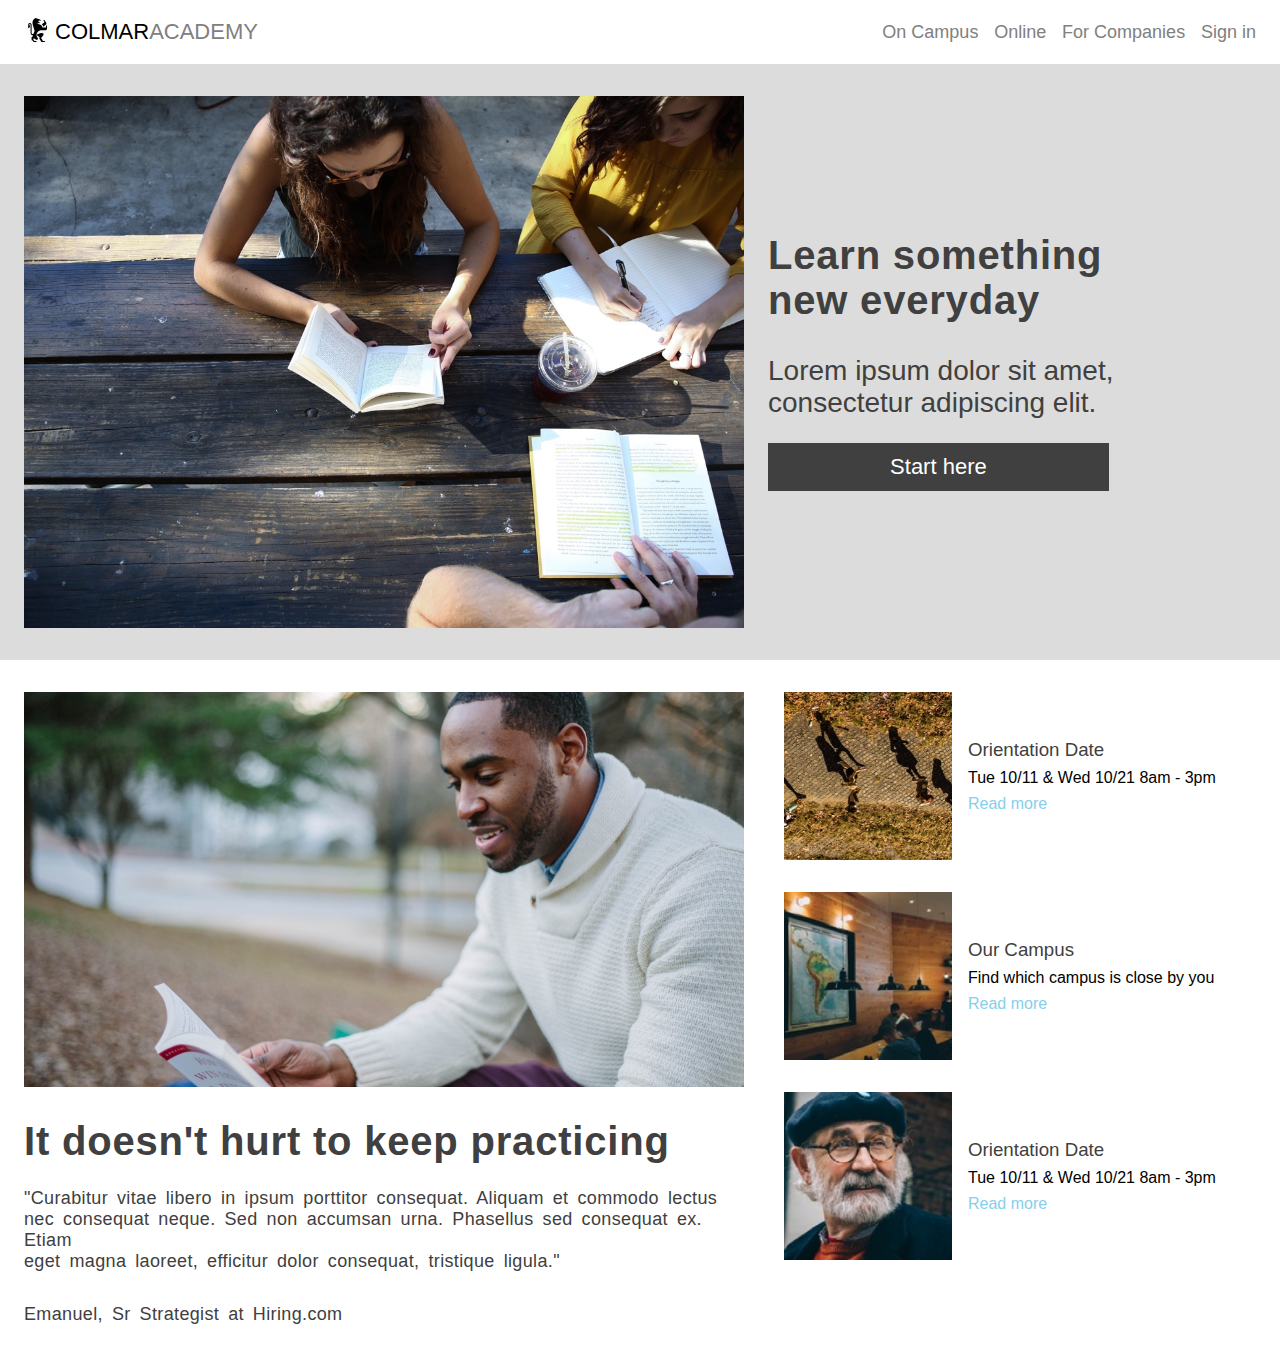
==== ColmarAcademy/index.html @ 0c017051 "left section added text, margin top for author p" ====
<!DOCTYPE html>
<html>
    <head>
        <title>Colmar Academy</title>
        <link rel="stylesheet" href="./resources/css/desk_style.css">
        <link rel="stylesheet" href="./resources/css/mob_style.css">
        <link rel="stylesheet" type="text/css" href="https://maxcdn.bootstrapcdn.com/font-awesome/4.7.0/css/font-awesome.css">
    </head>

    <body>
        <div id="main">
            <header>
                <div id="desk-header">
                    <div id="logo-section">
                        <img src="./resources/img/ic-logo.svg" alt="colmar academy logo">
                        <p>COLMAR<span>ACADEMY</span></p>
                    </div>
        
                    <nav>
                        <ul>
                            <li>On Campus</li>
                            <li>Online</li>
                            <li>For Companies</li>
                            <li>Sign in</li>
                        </ul>
                    </nav>
                </div>
    
                <div id="mob-header">
                    <img src="./resources/img/ic-logo.svg" alt="">
                    <img src="./resources/img/ic-on-campus.svg" alt="">
                    <img src="./resources/img/ic-online.svg" alt="">
                    <img src="./resources/img/ic-login.svg" alt="">
                </div>
                
            </header>
    
            <div class="section section-1">
                <div class="banner-section">
                    <img src="./resources/img/banner.jpg" alt="banner">
                </div>
    
                <div class="banner-section-right">
                    <div class="banner-section-right-inner-container">
                        <h1>Learn something <br>new everyday</h1>
    
                        <p>Lorem ipsum dolor sit amet,<br>consectetur adipiscing elit.</p>
    
                        <div id="start-here-btn">
                            Start here
                        </div>
                    </div>
                    
                </div>
            </div>

            <div class="section section-2">
                <div class="section-2-desktop-left">
                    <div class="section-2-img-container">
                        <img src="./resources/img/information-main.jpg" alt="">
                    </div>
                    <div class="section-2-desktop-left-text-section">
                        <h1>It doesn't hurt to keep practicing</h1>
                        <p>"Curabitur vitae libero in ipsum porttitor consequat. Aliquam et commodo lectus<br>
                            nec consequat neque. Sed non accumsan urna. Phasellus sed consequat ex. Etiam<br>
                            eget magna laoreet, efficitur dolor consequat, tristique ligula."</p>
                        <p id="p-author">Emanuel, Sr Strategist at Hiring.com</p>
                    </div>
                </div>

                <div class="section-2-desktop-right">
                    <div class="card">
                        <div class="img-card-container">
                            <img src="./resources/img/information-orientation.jpg" alt="">
                            
                        </div>
                        <div class="info-card-container">
                            <h3>Orientation Date</h3>
                            <p>Tue 10/11  & Wed 10/21 8am - 3pm</p>
                            <a href="">Read more</a>
                        </div>
                    </div>
                    <div class="card">
                        <div class="img-card-container">
                            <img src="./resources/img/information-campus.jpg" alt="">
                            
                        </div>
                        <div class="info-card-container">
                            <h3>Our Campus</h3>
                            <p>Find which campus is close by you</p>
                            <a href="">Read more</a>
                        </div>
                    </div>
                    <div class="card">
                        <div class="img-card-container">
                            <img src="./resources/img/information-guest-lecture.jpg" alt="">
                            
                        </div>
                        <div class="info-card-container">
                            <h3>Orientation Date</h3>
                            <p>Tue 10/11  & Wed 10/21 8am - 3pm</p>
                            <a href="">Read more</a>
                        </div>
                    </div>
                </div>
                
            </div>
        </div>
       
    </body>
</html>
---- ColmarAcademy/resources/css/desk_style.css ----
*{
    box-sizing: border-box;
    margin:0;
    padding:0;
}

body{
    font-family: sans-serif;
}

#main{
    max-width: 1500px;
    width: 100%;
    margin: 0 auto;
}

/* header */

header{
    height: 64px;
    width: 100%;
    max-width: 1500px;
    z-index: 2;
    position: fixed;
    background: white;
}

#desk-header{
    height: inherit;
    width: 100%;
    display: flex;
    font-size: 22px;
    align-items: center;
    font-family: sans-serif;
    padding: 0 24px;
}

#mob-header{
    display: none;
}

#logo-section{
    height: 32px;
    display: inline-flex;
    align-items: center;
    flex-grow: 1;
}

#logo-section span{
    font-weight: 300;
    color: grey;
}

#logo-section p{
    margin: 0 4px;
}

nav{
    font-size: 18px;
}

nav ul {
   display: flex;
   list-style: none;
   font-weight: 300;
   color: grey;
   justify-content: space-evenly;
}

nav ul li{
    padding-left: 0.88em;
}

/* section */

.section{
    height: auto;
    width: 100%;
    display: flex;
    
}

/* section 1 */

.section-1{
    position: relative;
    top: 64px;
    background: gainsboro;
}

.banner-section{
    width: 60%;
    height: auto;
    padding: 32px 24px;
}

.banner-section img{
    display: block;
    max-width: 100%;
    height: auto;
}

.banner-section-right{
    width: 40%;
    display: flex;
    align-items: center;
}

.banner-section-right-inner-container{
    height: auto;
    width: 60%;
    min-width: 355px;
    display: flex;
    flex-direction: column;
    justify-content: center;
    color: rgb(64,64,64);
    margin: 32px 0;
    font-size: 40px;
}

.banner-section-right h1{
    letter-spacing: 0.02em;
    font-size: 40px;
}

.banner-section-right p{
    margin-top: 32px;
    margin-bottom: 24px;
    font-size: 28px;
}

#start-here-btn{
    width: 96%;
    height: auto;
    color: white;
    font-size: 55%;
    text-align: center;
    background: rgb(64,64,64);
    padding: 3%;
}

/* section-2 */
.section-2{
    background: white;
    height: auto;
    width: 100%;
    /* border: 1px solid gold; */
    position: relative;
    top: 64px;
    display: flex;
}

.section-2 .section-2-desktop-left{
    width:60%;
    /* border: 1px solid tomato; */
    padding: 32px 24px;
}

.section-2-img-container{
    height: auto;
    max-width: 100%;
    margin-bottom: 32px;
}

.section-2-desktop-left img{
    display: block;
    max-width: 100%;
    height: auto;
}

.section-2-desktop-left-text-section{
    color: rgb(64,64,64);
}

.section-2-desktop-left-text-section h1{
    font-size: 40px;
    letter-spacing: 0.02em;
    margin-bottom: 24px;
}

.section-2-desktop-left-text-section p{
    font-size: 18px;
    letter-spacing: 0.02em;
    word-spacing: 0.2em;
    /* word-break: keep-all; */
    word-wrap: none;
}

.section-2-desktop-left-text-section #p-author{
    margin-top: 32px;
}

.section-2-desktop-right{
    width: 40%;
    display: flex;
    flex-direction: column;
    /* justify-content: space-evenly; */
    margin-top: 16px;
}

.section-2-desktop-right .card{
    /* height: 33%; */
    /* border: 1px solid tomato; */
    display: flex;
    padding: 16px 16px
}

.section-2-desktop-right .card:hover{
    background: gainsboro;
    color: white;
}

.card .img-card-container{
    max-width: 35%;
    height: auto;
    /* border: 1px solid royalblue; */
}

.img-card-container img {
    max-width: 100%;
    display: block;
    height: auto;

}

.card .info-card-container{
    width:65%;
    padding-left: 16px;
    display: flex;
    flex-direction: column;
    justify-content: center ;
   
}

.card .info-card-container h3{
    color: rgb(64,64,64);
    font-weight: 500;
    /* font-size: 4.5vw; */
}

.card .info-card-container p{
    margin: 8px 0;
    /* font-size: 15px; */
    font-weight: 300;
}

.card .info-card-container a{
    text-decoration: none;
    color: skyblue;
    width: fit-content;
    /* border: 1px solid red; */
    /* font-size: 3.8vw; */
}
---- ColmarAcademy/resources/css/mob_style.css ----
@media only screen and (max-device-width : 800px), (max-width:680px){
    #desk-header{
        display: none;
    }

    #mob-header{
        height: inherit;
        width: inherit;
        display: flex;
        align-items: center;
        justify-content: space-evenly;
    }

    #mob-header img{
        flex-grow: 1;
    }

    .section{
        flex-direction: column;
    }

    .banner-section{
        width: 100%;
       padding:0;
    }

    .banner-section-right{
        width: 100%;
        padding-bottom: 32px;
        padding-top: 32px;
    }

    .banner-section-right-inner-container{
        width: 100%;
        margin: 0 auto ;
        padding: 0 16px;
    }
    .banner-section-right h1{
        font-size: 10vw;
    }

    .banner-section-right p{
        margin-top: 32px;
        margin-bottom: 24px;
        font-size: 6.6vw;
    }

    #start-here-btn{
        width: 100%;
        background: rgb(128,128,128);
        font-size: 5.0vw;
    }

    /* section 2 */
    .section-2 .section-2-desktop-left{
        display: none;
    }

    .section-2-desktop-right{
        width: 100%;
    }

    .card .info-card-container h3{
        font-size: 4.5vw;
    }

    .card .info-card-container p{
        font-size: 3.6vw;
    }

    .card .info-card-container a{
        font-size: 3.5vw;
    }
}
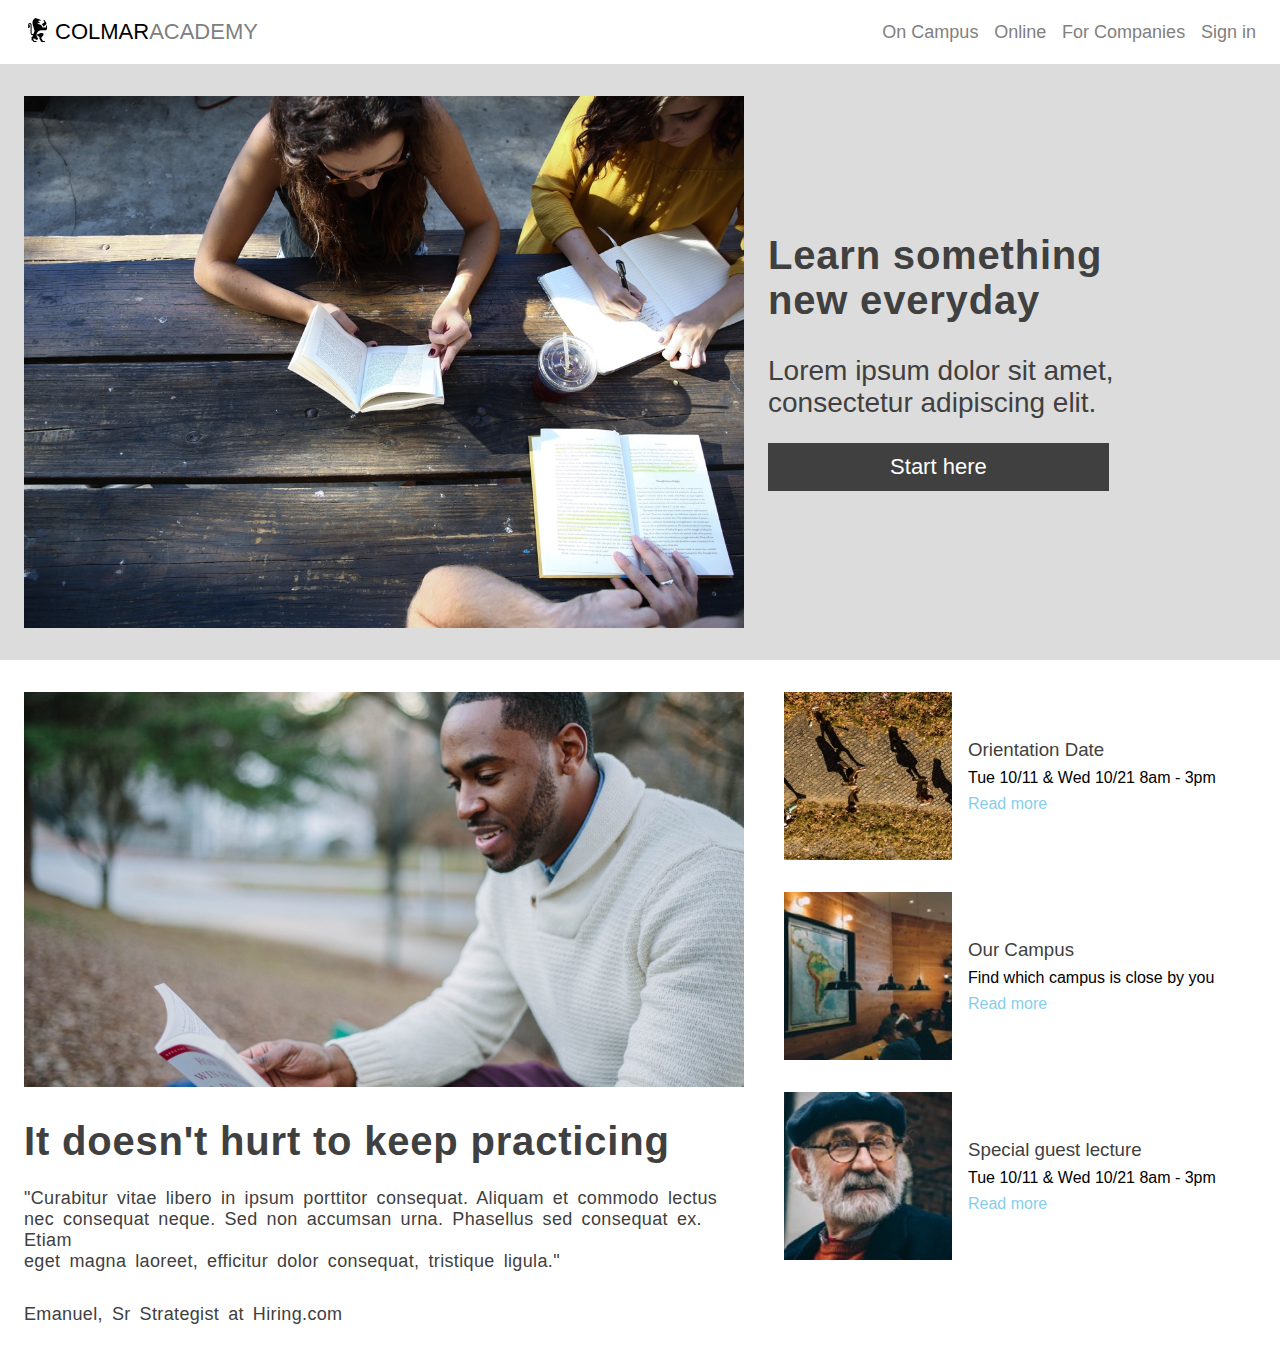
==== commit ef92e19a: "Section 2 completed." ====
--- a/ColmarAcademy/index.html
+++ b/ColmarAcademy/index.html
@@ -70,37 +70,48 @@
 
                 <div class="section-2-desktop-right">
                     <div class="card">
-                        <div class="img-card-container">
-                            <img src="./resources/img/information-orientation.jpg" alt="">
-                            
+
+                        <div class="img-card-container-desk">
+                            <img class="desk-img"src="./resources/img/information-orientation.jpg" alt="">
+                            <img class ="mob-img"src="./resources/img/information-orientation-mobile.jpg" alt="">
                         </div>
+                    
                         <div class="info-card-container">
                             <h3>Orientation Date</h3>
                             <p>Tue 10/11  & Wed 10/21 8am - 3pm</p>
                             <a href="">Read more</a>
                         </div>
+
                     </div>
+
                     <div class="card">
-                        <div class="img-card-container">
-                            <img src="./resources/img/information-campus.jpg" alt="">
-                            
+
+                        <div class="img-card-container-desk">
+                            <img class="desk-img"src="./resources/img/information-campus.jpg" alt="">
+                            <img class ="mob-img" src="./resources/img/information-campus-mobile.jpg" alt="">
                         </div>
+
                         <div class="info-card-container">
                             <h3>Our Campus</h3>
                             <p>Find which campus is close by you</p>
                             <a href="">Read more</a>
                         </div>
+
                     </div>
+
                     <div class="card">
-                        <div class="img-card-container">
-                            <img src="./resources/img/information-guest-lecture.jpg" alt="">
-                            
+
+                        <div class="img-card-container-desk">
+                            <img class ="desk-img" src="./resources/img/information-guest-lecture.jpg" alt="">
+                            <img class ="mob-img" src="./resources/img/information-guest-lecture-mobile.jpg" alt="">
                         </div>
+
                         <div class="info-card-container">
-                            <h3>Orientation Date</h3>
+                            <h3>Special guest lecture</h3>
                             <p>Tue 10/11  & Wed 10/21 8am - 3pm</p>
                             <a href="">Read more</a>
                         </div>
+                        
                     </div>
                 </div>
                 
--- a/ColmarAcademy/resources/css/desk_style.css
+++ b/ColmarAcademy/resources/css/desk_style.css
@@ -144,7 +144,6 @@
     background: white;
     height: auto;
     width: 100%;
-    /* border: 1px solid gold; */
     position: relative;
     top: 64px;
     display: flex;
@@ -152,7 +151,6 @@
 
 .section-2 .section-2-desktop-left{
     width:60%;
-    /* border: 1px solid tomato; */
     padding: 32px 24px;
 }
 
@@ -182,7 +180,6 @@
     font-size: 18px;
     letter-spacing: 0.02em;
     word-spacing: 0.2em;
-    /* word-break: keep-all; */
     word-wrap: none;
 }
 
@@ -194,13 +191,10 @@
     width: 40%;
     display: flex;
     flex-direction: column;
-    /* justify-content: space-evenly; */
-    margin-top: 16px;
+    padding-top: 16px;
 }
 
 .section-2-desktop-right .card{
-    /* height: 33%; */
-    /* border: 1px solid tomato; */
     display: flex;
     padding: 16px 16px
 }
@@ -210,37 +204,39 @@
     color: white;
 }
 
-.card .img-card-container{
+.card .img-card-container-desk{
     max-width: 35%;
     height: auto;
-    /* border: 1px solid royalblue; */
-}
-
-.img-card-container img {
+}
+
+
+.card .img-card-container-desk .desk-img {
     max-width: 100%;
     display: block;
     height: auto;
 
 }
 
+.img-card-container-desk .mob-img{
+
+    display: none;
+}
+
 .card .info-card-container{
-    width:65%;
-    padding-left: 16px;
+    width:100%;
+    padding: 32px 16px;
     display: flex;
     flex-direction: column;
     justify-content: center ;
-   
 }
 
 .card .info-card-container h3{
     color: rgb(64,64,64);
     font-weight: 500;
-    /* font-size: 4.5vw; */
 }
 
 .card .info-card-container p{
     margin: 8px 0;
-    /* font-size: 15px; */
     font-weight: 300;
 }
 
@@ -248,6 +244,4 @@
     text-decoration: none;
     color: skyblue;
     width: fit-content;
-    /* border: 1px solid red; */
-    /* font-size: 3.8vw; */
-}
+}
--- a/ColmarAcademy/resources/css/mob_style.css
+++ b/ColmarAcademy/resources/css/mob_style.css
@@ -48,7 +48,7 @@
     #start-here-btn{
         width: 100%;
         background: rgb(128,128,128);
-        font-size: 5.0vw;
+        font-size: 4.2vw;
     }
 
     /* section 2 */
@@ -58,6 +58,32 @@
 
     .section-2-desktop-right{
         width: 100%;
+        padding-top: 0;
+    }
+
+
+    .section-2-desktop-right .card{
+   
+        display: flex;
+        flex-direction: column;
+        padding: 16px 16px;
+    }
+
+
+    .card .img-card-container-desk{
+        max-width: 100%;
+        height: auto;
+    }
+
+
+    .card .img-card-container-desk .desk-img{
+        display: none;
+    }
+
+    .img-card-container-desk .mob-img{
+        display: block;
+        max-width: 100%;
+        height: auto;
     }
 
     .card .info-card-container h3{
@@ -71,4 +97,6 @@
     .card .info-card-container a{
         font-size: 3.5vw;
     }
+
+
 }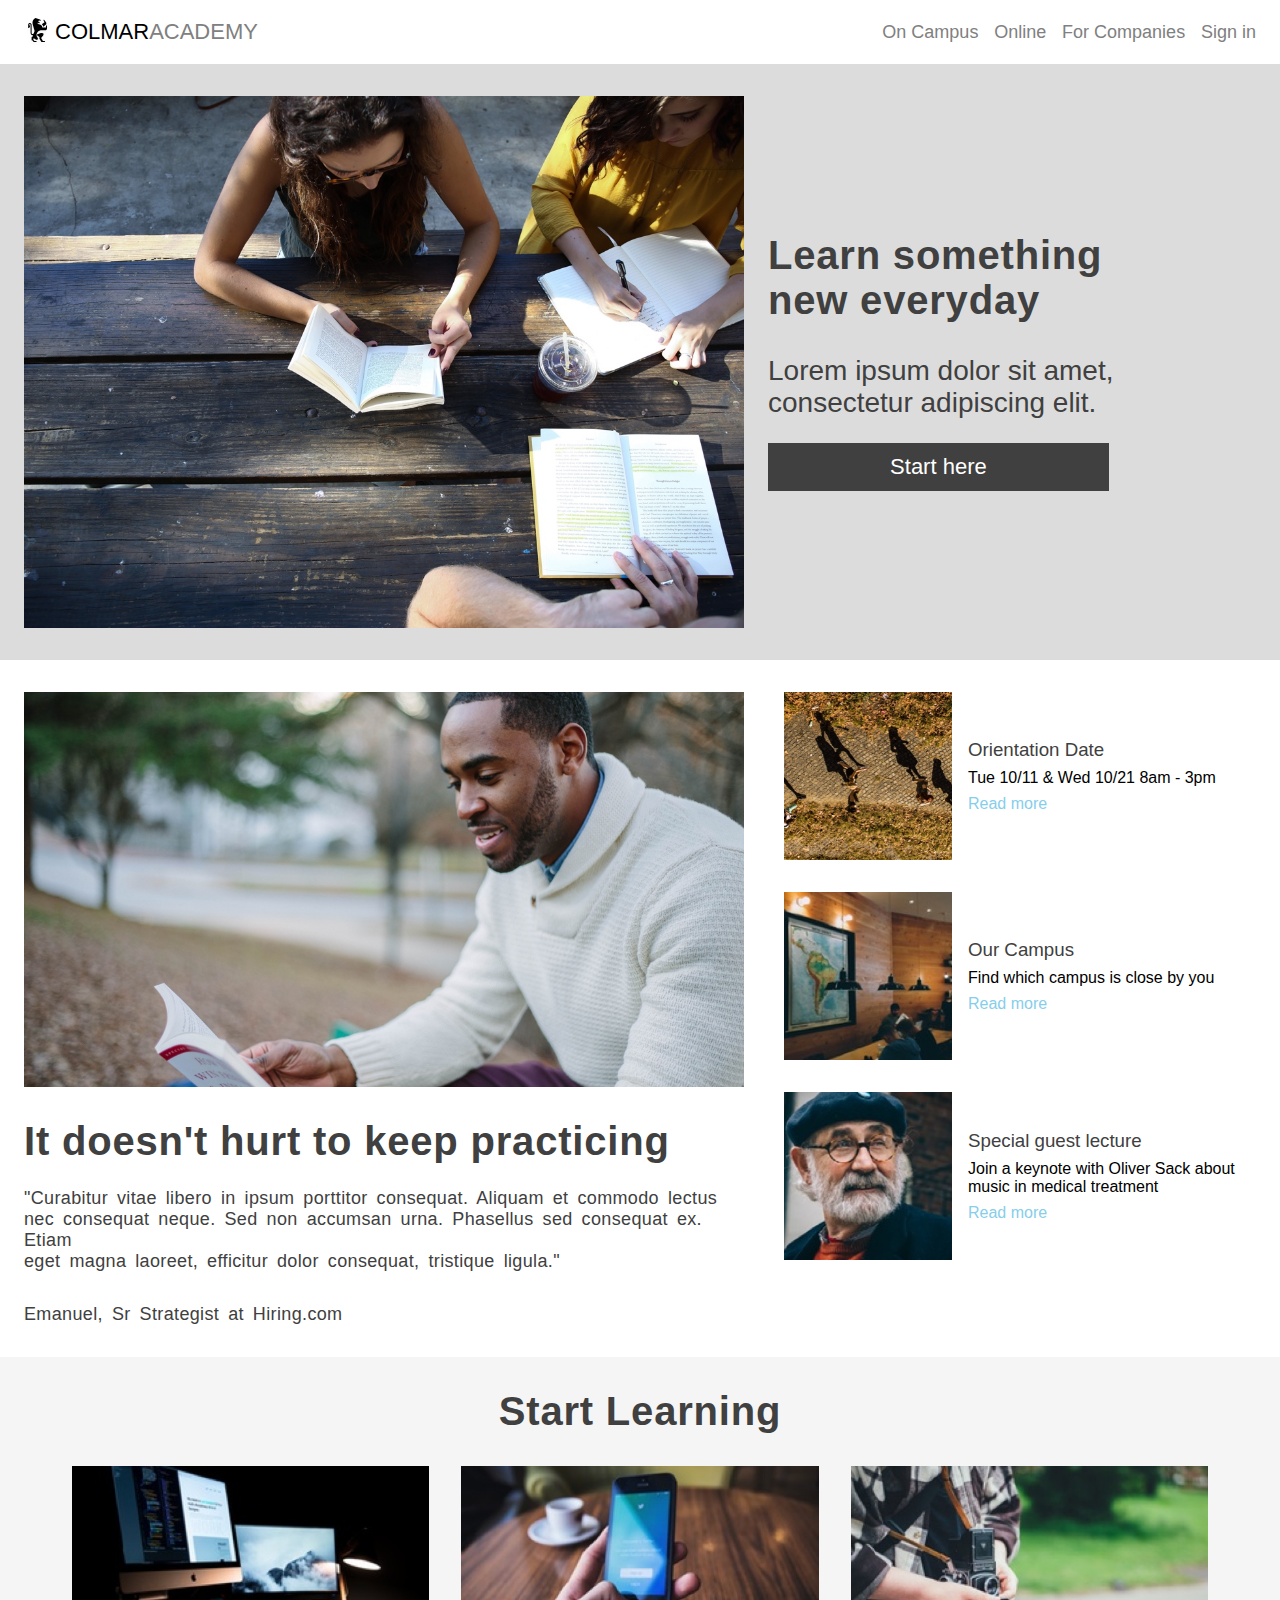
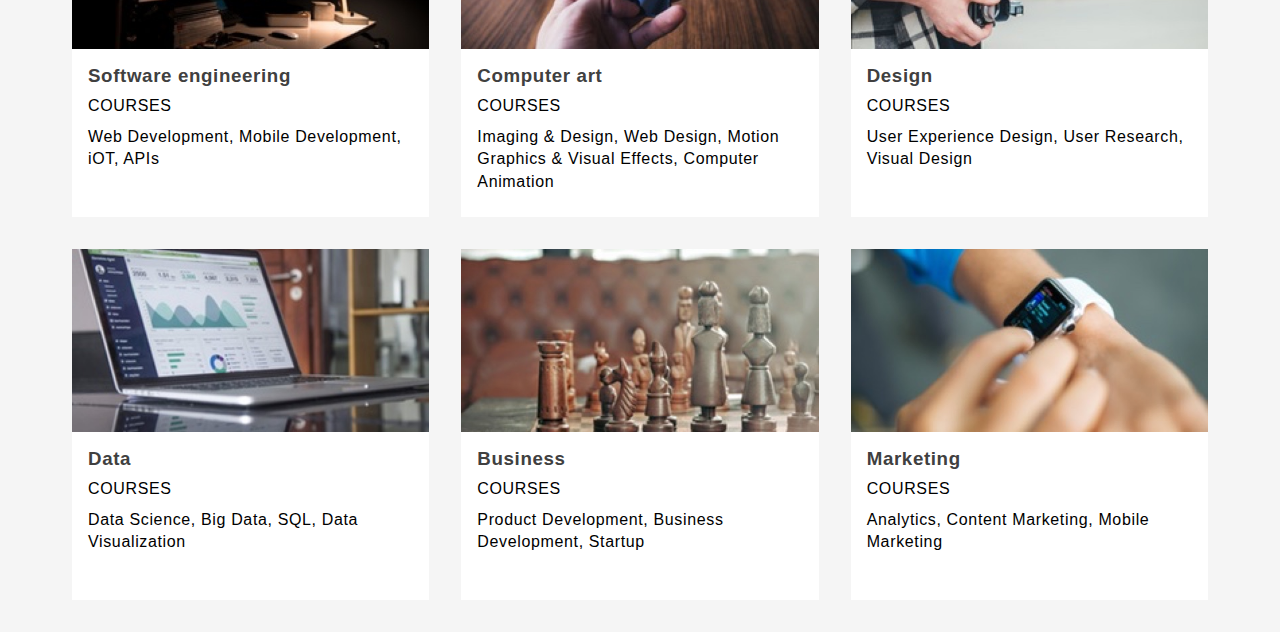
==== commit 062f42f0: "section 3 completed" ====
--- a/ColmarAcademy/index.html
+++ b/ColmarAcademy/index.html
@@ -108,14 +108,107 @@
 
                         <div class="info-card-container">
                             <h3>Special guest lecture</h3>
-                            <p>Tue 10/11  & Wed 10/21 8am - 3pm</p>
+                            <p>Join a keynote with Oliver Sack about music in medical treatment</p>
                             <a href="">Read more</a>
                         </div>
-                        
+
                     </div>
                 </div>
                 
             </div>
+
+            <div class=" section-3">
+                <h1>Start Learning</h1>
+
+                <div id="learning-grid">
+                    <div class="grid-card desk-grid-card">
+                        <div class="grid-card-img-container">
+                            <img src="./resources/img/course-software.jpg" alt="">
+                        </div>
+                        <div class="grid-card-text-section">
+                            <h3>Software engineering</h3>
+                            <p class="courses-title">COURSES</p>
+                            <p>Web Development, Mobile Development, iOT, APIs</p>
+                        </div> 
+                    </div>
+
+                    <div class="grid-card desk-grid-card">
+                        <div class="grid-card-img-container">
+                            <img src="./resources/img/course-computer-art.jpg" alt="">
+                        </div>
+                        <div class="grid-card-text-section">
+                            <h3>Computer art</h3>
+                            <p class="courses-title">COURSES</p>
+                            <p>Imaging & Design, Web Design, Motion Graphics & Visual Effects, Computer Animation</p>
+                        </div>
+                    </div>
+
+                    <div class="grid-card desk-grid-card">
+                        <div class="grid-card-img-container">
+                            <img src="./resources/img/course-design.jpg" alt="">
+                        </div>
+                        <div class="grid-card-text-section">
+                            <h3>Design</h3>
+                            <p class="courses-title">COURSES</p>
+                            <p>User Experience Design, User Research, Visual Design</p>
+                        </div>
+                    </div>
+
+                    <div class="grid-card desk-grid-card">
+                        <div class="grid-card-img-container">
+                            <img src="./resources/img/course-data.jpg" alt="">
+                        </div>
+                        <div class="grid-card-text-section">
+                            <h3>Data</h3>
+                            <p class="courses-title">COURSES</p>
+                            <p>Data Science, Big Data, SQL, Data Visualization</p>
+                        </div>
+                    </div>
+
+                    <div class="grid-card desk-grid-card">
+                        <div class="grid-card-img-container">
+                            <img src="./resources/img/course-business.jpg" alt="">
+                        </div>
+                        <div class="grid-card-text-section">
+                            <h3>Business</h3>
+                            <p class="courses-title">COURSES</p>
+                            <p>Product Development, Business Development, Startup</p>
+                        </div>
+                    </div>
+
+                    <div class="grid-card desk-grid-card">
+                        <div class="grid-card-img-container">
+                            <img src="./resources/img/course-marketing.jpg" alt="">
+                        </div>
+                        <div class="grid-card-text-section">
+                            <h3>Marketing</h3>
+                            <p class="courses-title">COURSES</p>
+                            <p>Analytics, Content Marketing, Mobile Marketing</p>
+                        </div>
+                    </div>
+
+                    <div class="grid-mob-card">
+                        <h3>Software Engineering</h3>
+                    </div>
+                    <div class="grid-mob-card">
+                        <h3>Computer art</h3>
+                    </div>
+                    <div class="grid-mob-card">
+                        <h3>Design</h3>
+                    </div>
+                    <div class="grid-mob-card">
+                        <h3>Data</h3>
+                    </div>
+                    <div class="grid-mob-card">
+                        <h3>Business</h3>
+                    </div>
+                    <div class="grid-mob-card">
+                        <h3>Marketing</h3>
+                    </div>
+                    
+                </div>
+            </div>
+            
         </div>
        
     </body>
--- a/ColmarAcademy/resources/css/desk_style.css
+++ b/ColmarAcademy/resources/css/desk_style.css
@@ -245,3 +245,64 @@
     color: skyblue;
     width: fit-content;
 }
+
+
+/* section 3 */
+
+.section-3{
+    position: relative;
+    top:64px;
+    padding: 32px 72px;
+    text-align: center;
+    background: whitesmoke;
+}
+
+.section-3 h1{
+    color:rgb(64,64,64);
+    font-size:40px;
+    letter-spacing: 0.02em;
+    margin-bottom: 32px;
+}
+
+#learning-grid{
+    display: grid;
+    grid-template: 1fr 1fr / 1fr 1fr 1fr;
+    grid-gap: 32px 32px;
+}
+
+.grid-card{
+    background: white;
+}
+
+.grid-card .grid-card-img-container{
+    height: auto;
+    max-width: 100%;
+}
+
+.grid-card-img-container img{
+    height: auto;
+    max-width: 100%;
+    display: block;
+}
+
+.grid-card .grid-card-text-section{
+    padding: 16px 16px 24px 16px;
+    text-align: start;
+    font-weight: 300;
+    letter-spacing: 0.04em;
+    line-height: 1.4em;
+}
+
+.grid-card .grid-card-text-section h3{
+    color: rgb(64,64,64);
+    /* font-weight: 500; */
+}
+
+.grid-card .courses-title{
+    margin: 8px 0;
+    text-transform: uppercase;
+}
+
+#learning-grid .grid-mob-card{
+    display: none;
+}
--- a/ColmarAcademy/resources/css/mob_style.css
+++ b/ColmarAcademy/resources/css/mob_style.css
@@ -1,4 +1,5 @@
 @media only screen and (max-device-width : 800px), (max-width:680px){
+    
     #desk-header{
         display: none;
     }
@@ -36,13 +37,13 @@
         padding: 0 16px;
     }
     .banner-section-right h1{
-        font-size: 10vw;
+        font-size: 8vw;
     }
 
     .banner-section-right p{
         margin-top: 32px;
         margin-bottom: 24px;
-        font-size: 6.6vw;
+        font-size: 6vw;
     }
 
     #start-here-btn{
@@ -58,6 +59,7 @@
 
     .section-2-desktop-right{
         width: 100%;
+
         padding-top: 0;
     }
 
@@ -98,5 +100,44 @@
         font-size: 3.5vw;
     }
 
+    /* section 3 */
 
+    .section-3{
+        padding: 32px 16px;
+    }
+    .section-3 h1{
+        margin-bottom: 16px;
+        font-size: 8vw;
+    }
+
+    #learning-grid{
+        grid-template-columns: 1fr;
+        grid-gap: 8px;
+    }
+
+    .grid-card .grid-card-text-section h3{
+        font-size: 4.5vw;
+        font-weight: 500;
+    }
+
+    .grid-card .grid-card-text-section p{
+        font-weight:4.2vw;
+    }
+
+    #learning-grid .desk-grid-card{
+        display: none;
+    }
+
+    #learning-grid .grid-mob-card{
+        display: block;
+        padding: 24px 16px;
+        background: gainsboro;
+        color:rgb(64,64,64);
+        text-align: start;
+    }
+
+    .grid-mob-card h3{
+        font-size: 4.5vw;
+        font-weight: 500;
+    }
 }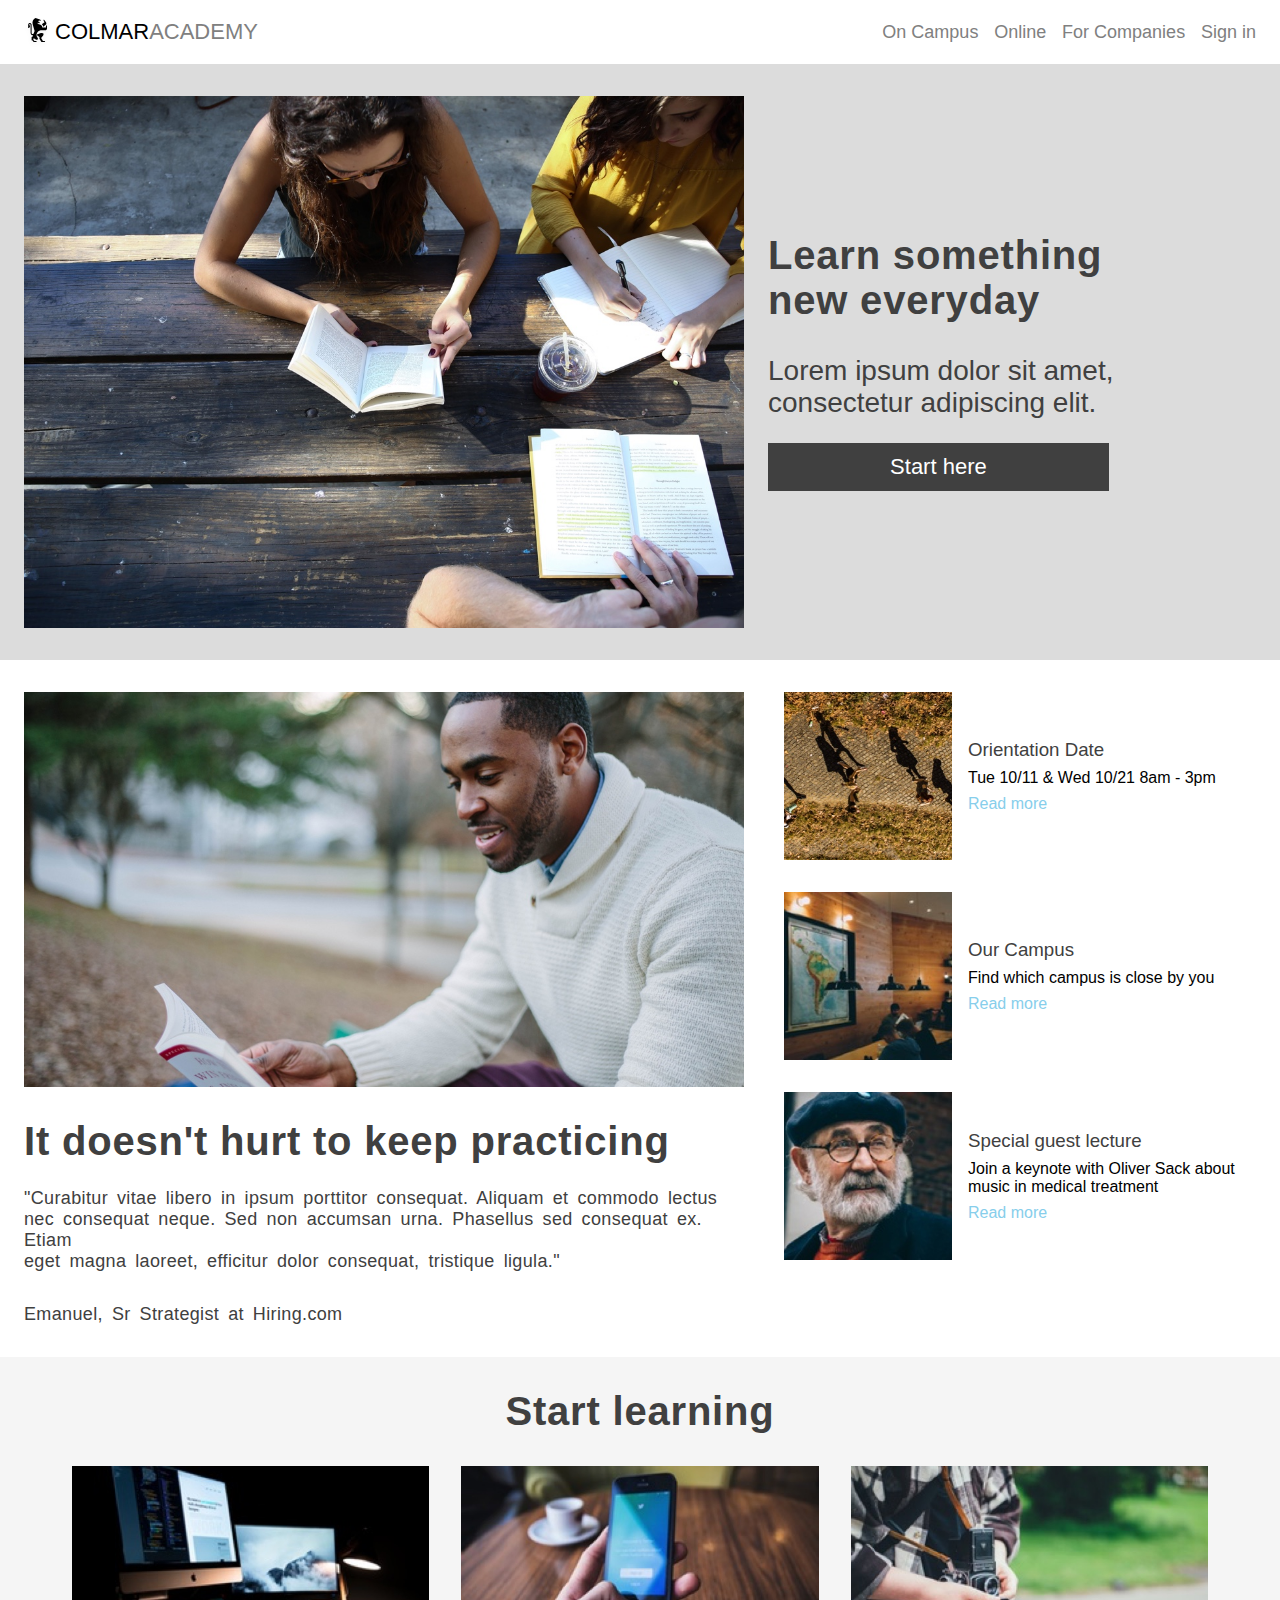
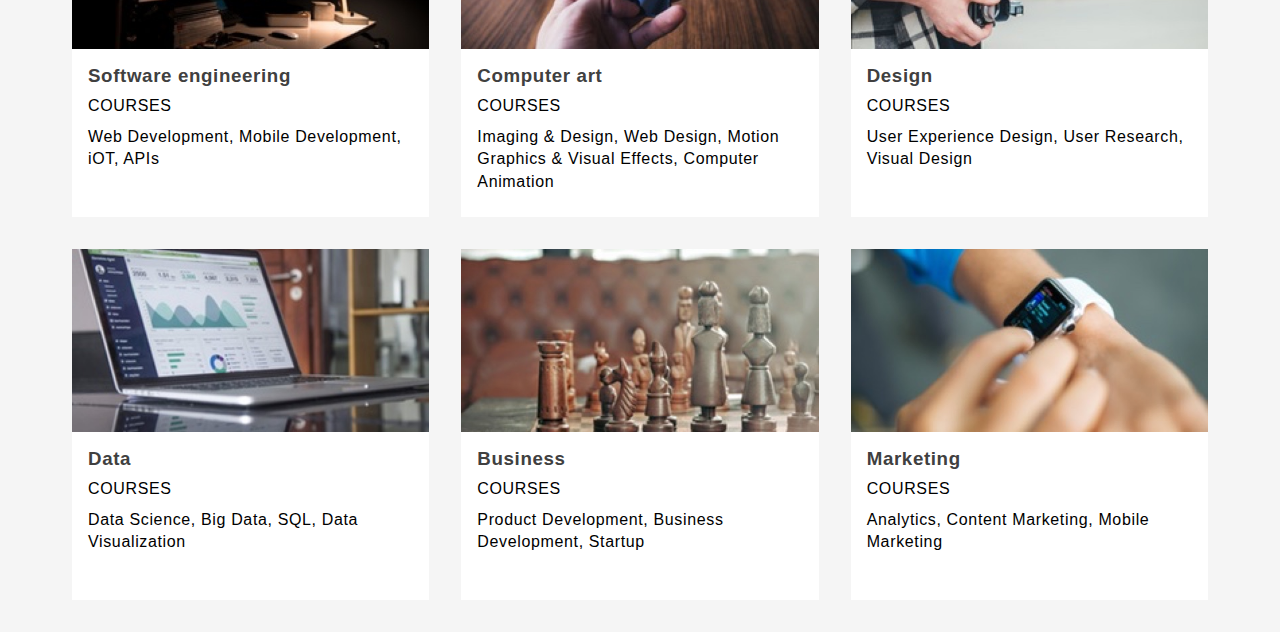
==== commit 6724a5a0: "start learning L lowercase" ====
--- a/ColmarAcademy/index.html
+++ b/ColmarAcademy/index.html
@@ -118,7 +118,7 @@
             </div>
 
             <div class=" section-3">
-                <h1>Start Learning</h1>
+                <h1>Start learning</h1>
 
                 <div id="learning-grid">
                     <div class="grid-card desk-grid-card">
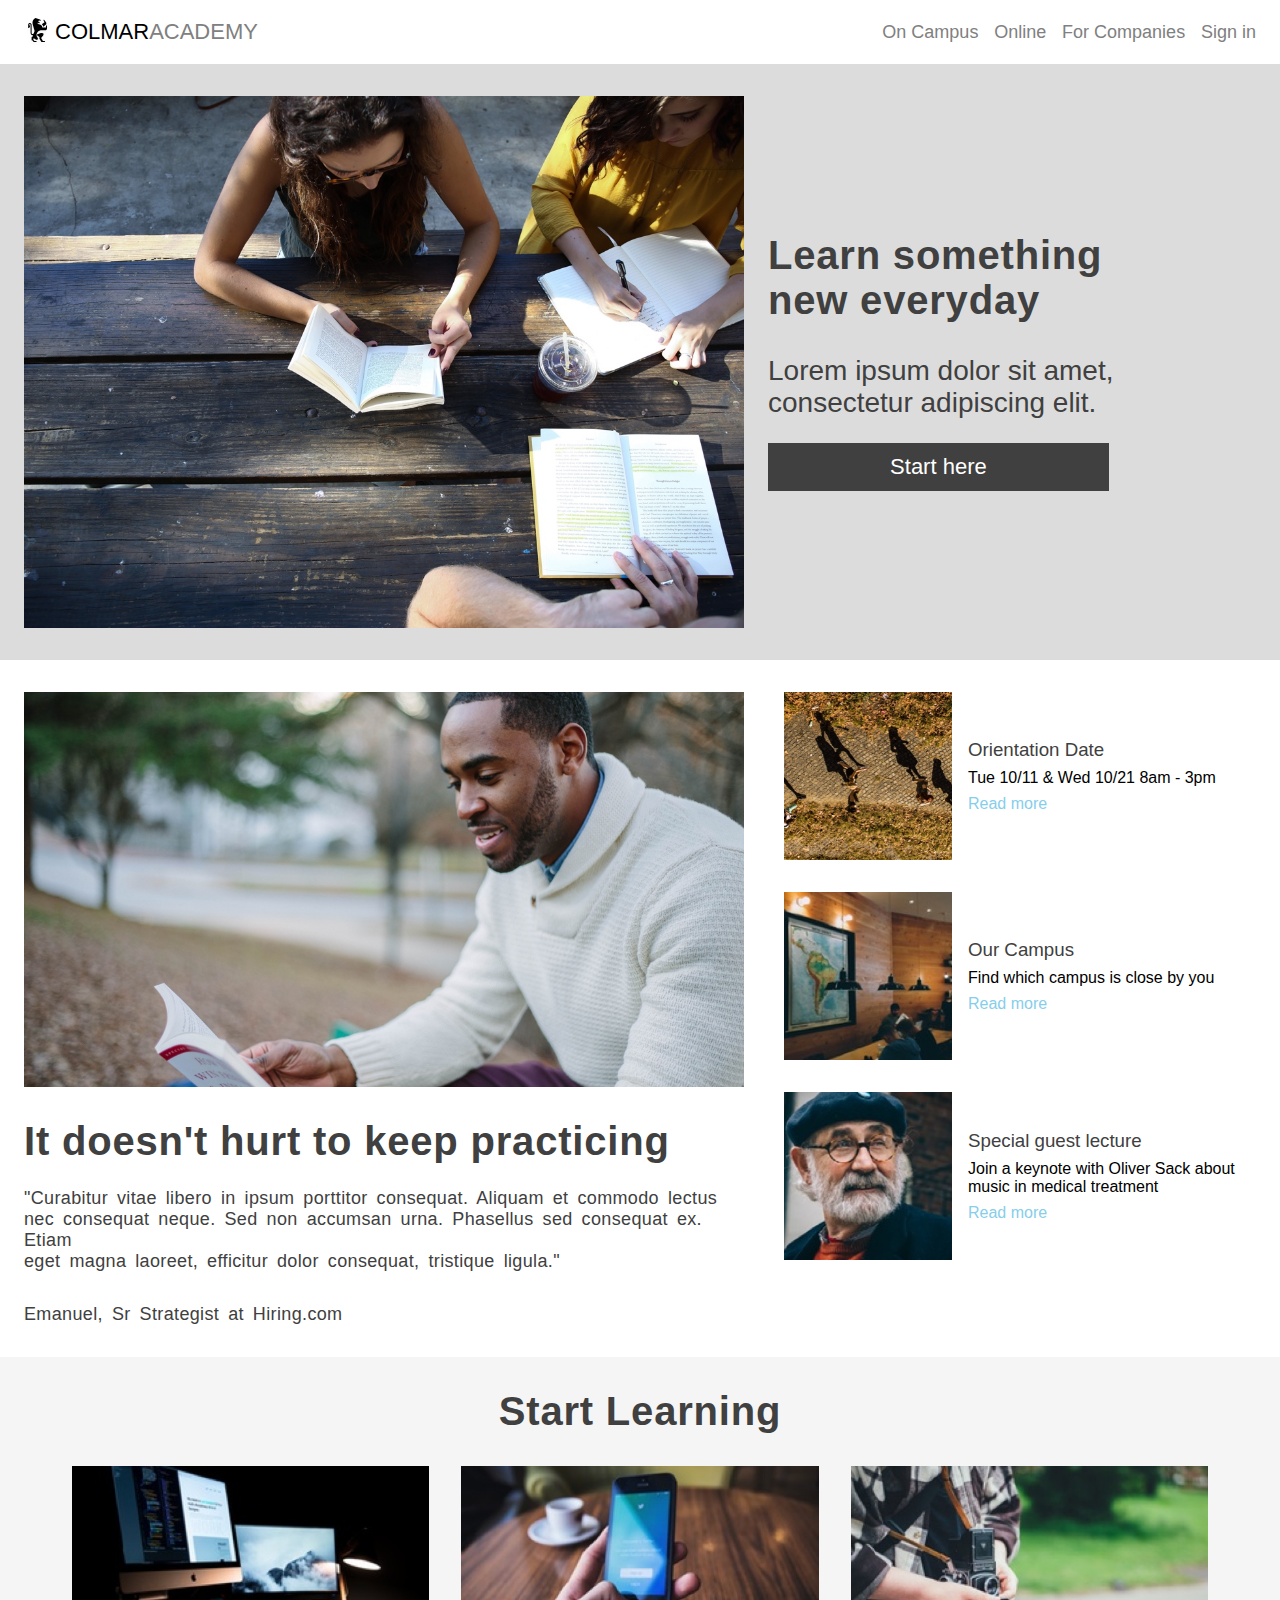
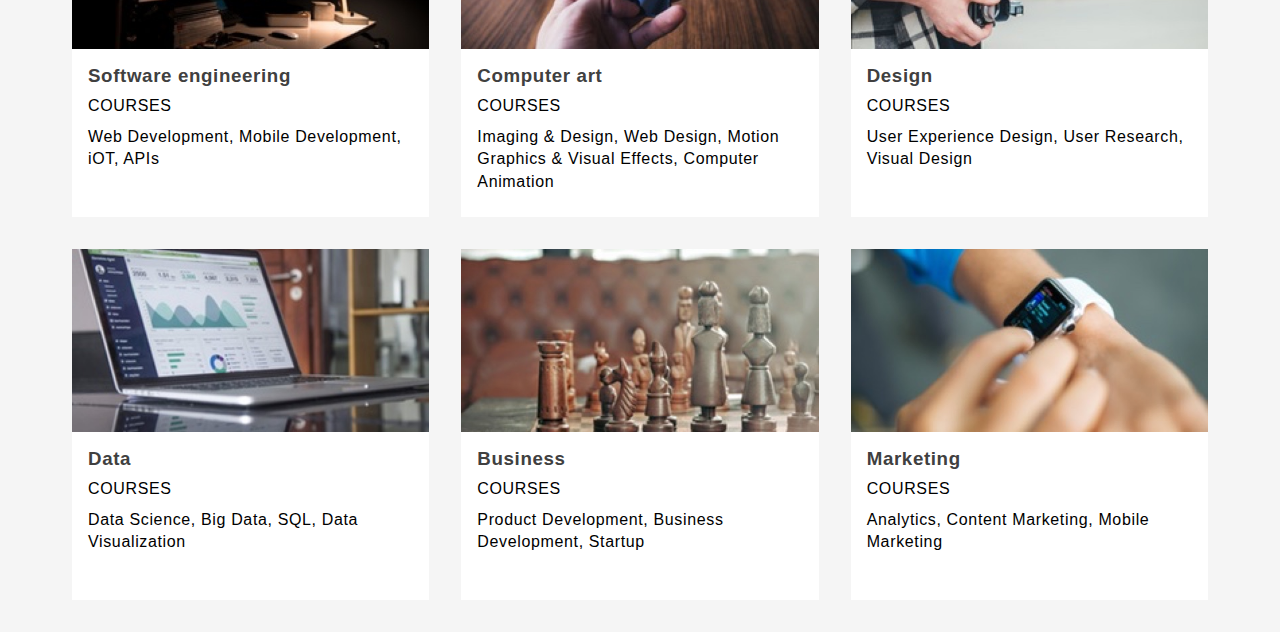
==== commit 94ae56ec: "Merge pull request #1 from azzumw/colmar-section-2" ====
--- a/ColmarAcademy/index.html
+++ b/ColmarAcademy/index.html
@@ -118,7 +118,7 @@
             </div>
 
             <div class=" section-3">
-                <h1>Start learning</h1>
+                <h1>Start Learning</h1>
 
                 <div id="learning-grid">
                     <div class="grid-card desk-grid-card">
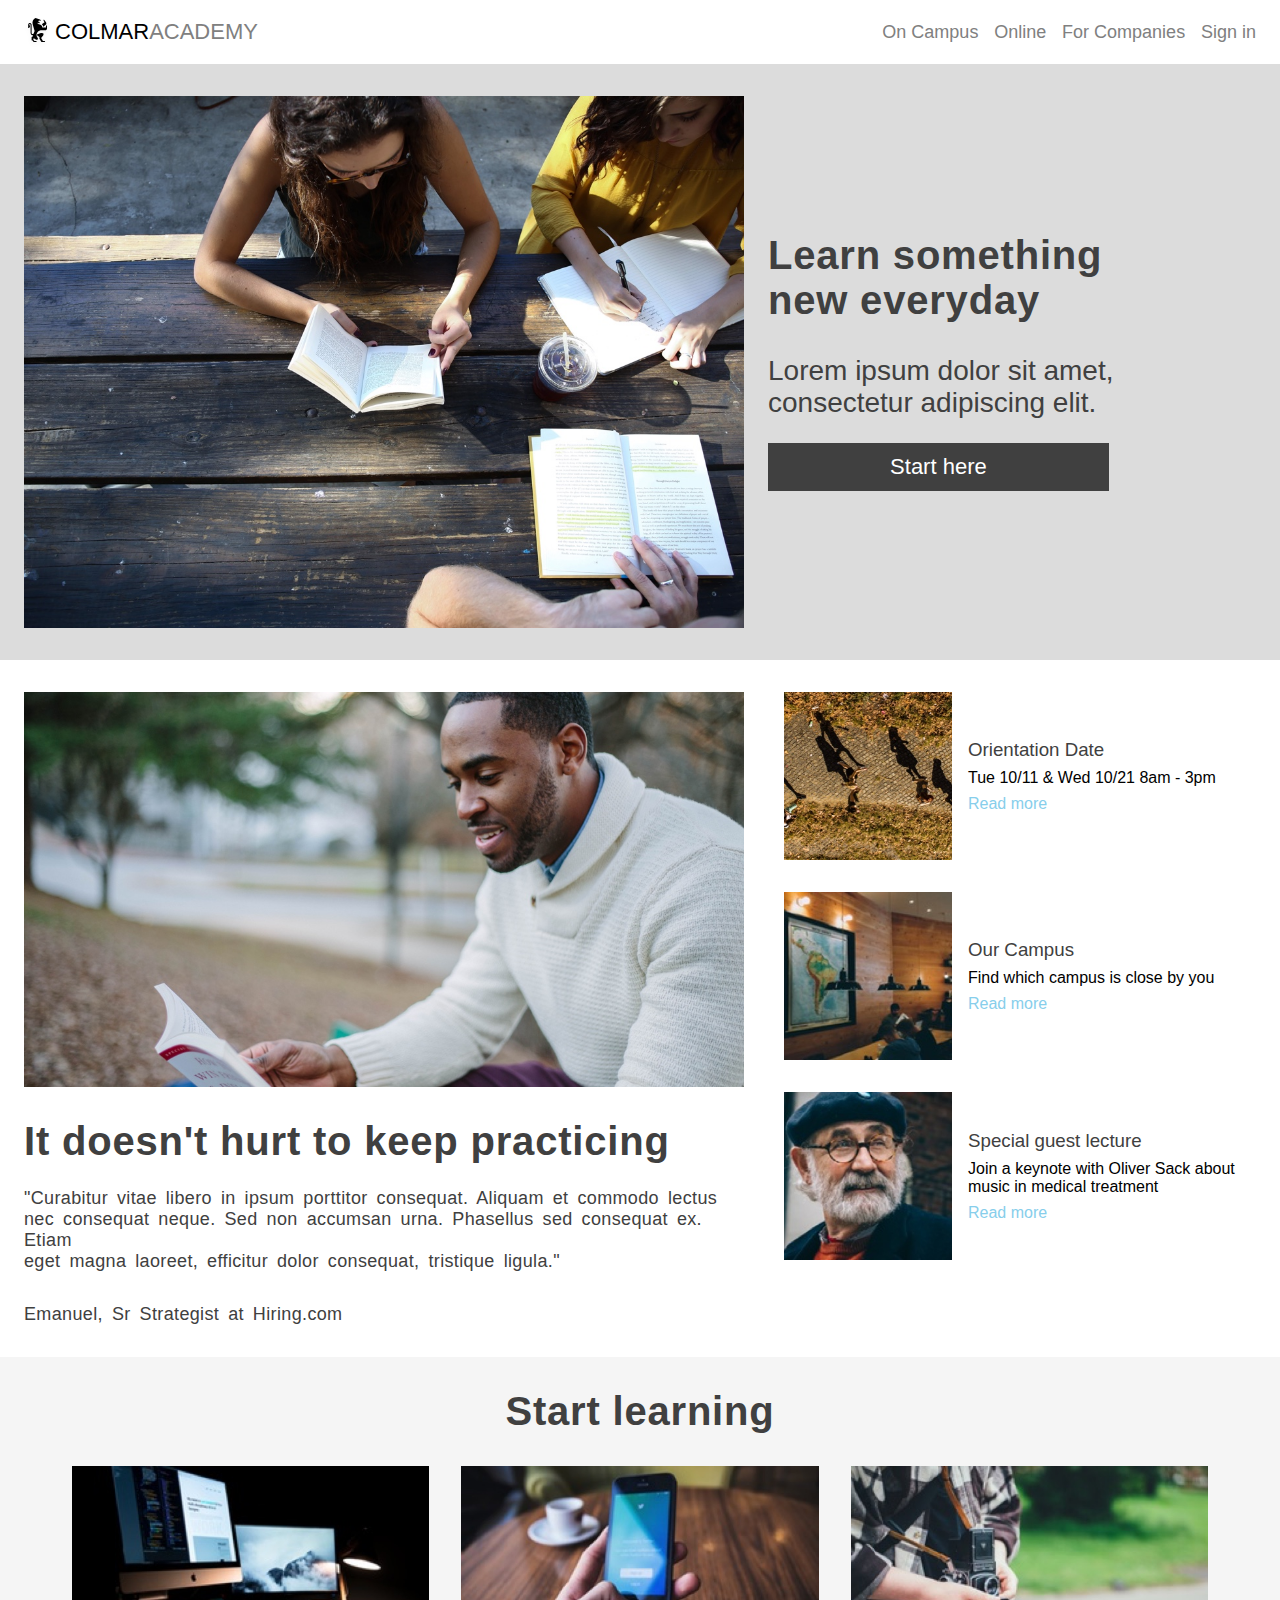
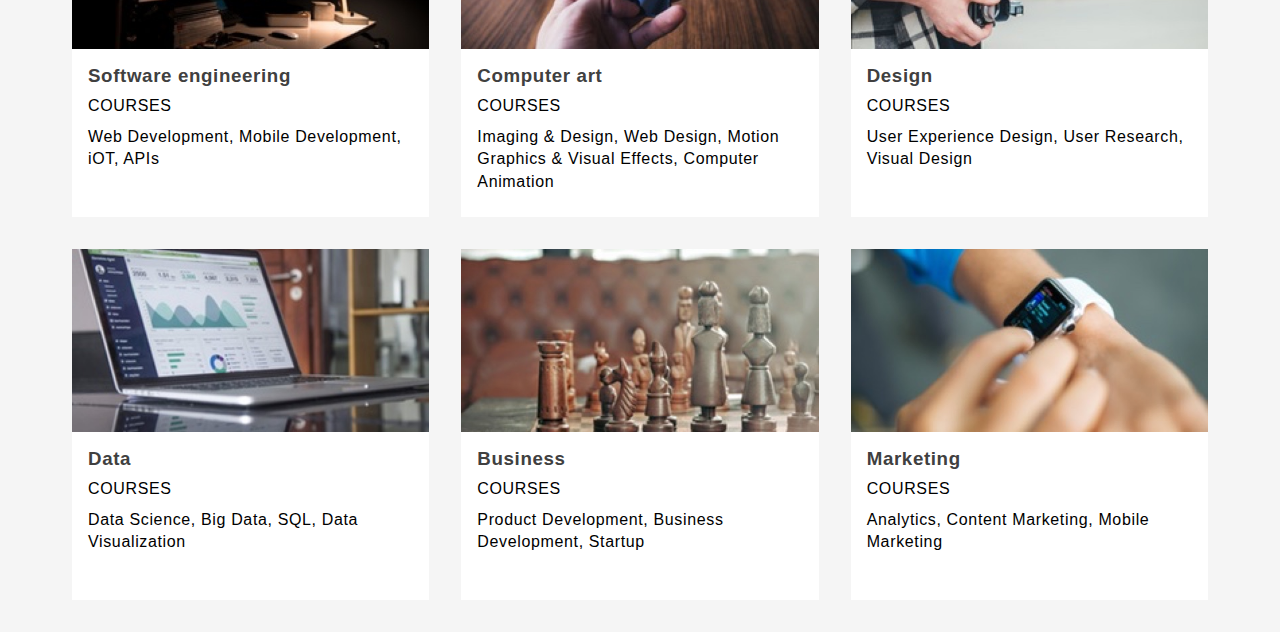
==== commit 69eb9fc7: "section 4 begin" ====
--- a/ColmarAcademy/index.html
+++ b/ColmarAcademy/index.html
@@ -118,7 +118,7 @@
             </div>
 
             <div class=" section-3">
-                <h1>Start Learning</h1>
+                <h1>Start learning</h1>
 
                 <div id="learning-grid">
                     <div class="grid-card desk-grid-card">
@@ -207,6 +207,10 @@
                     </div>
                     
                 </div>
+            </div>
+
+            <div class="section-4">
+                
             </div>
             
         </div>
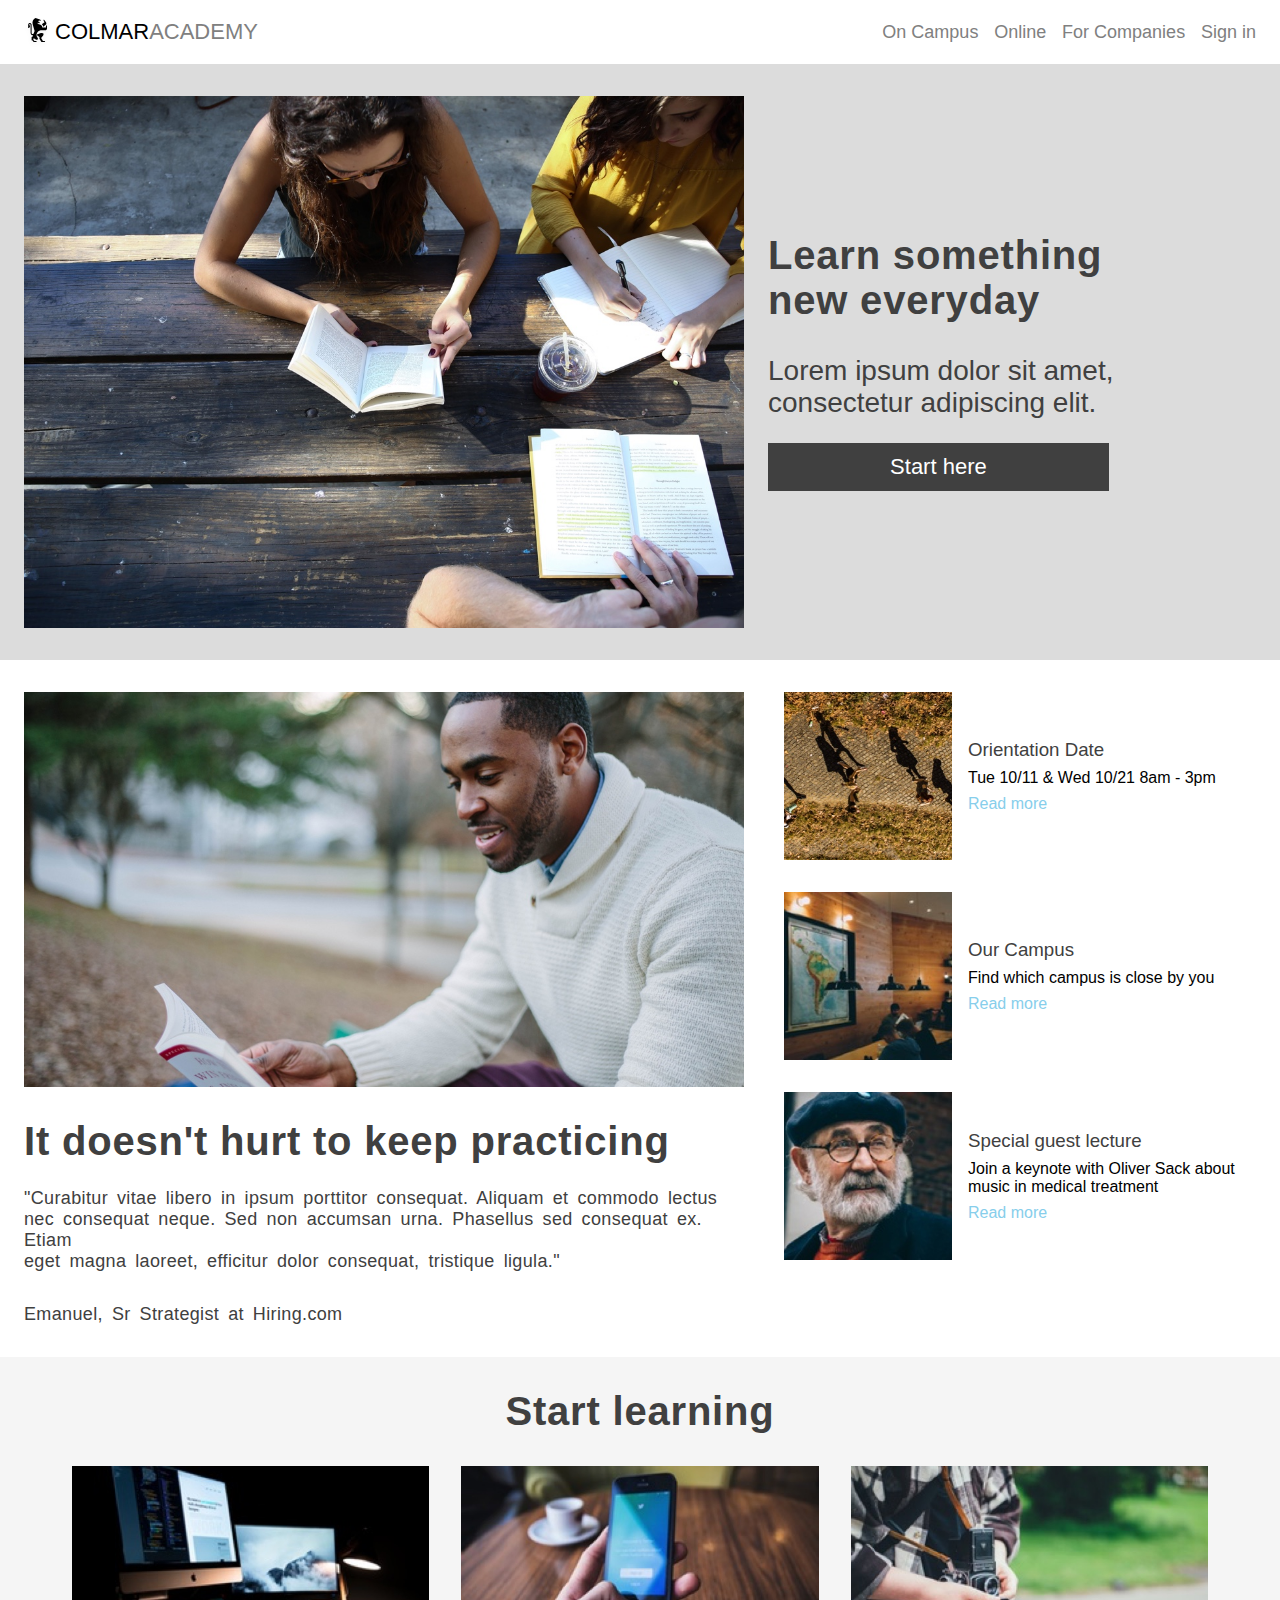
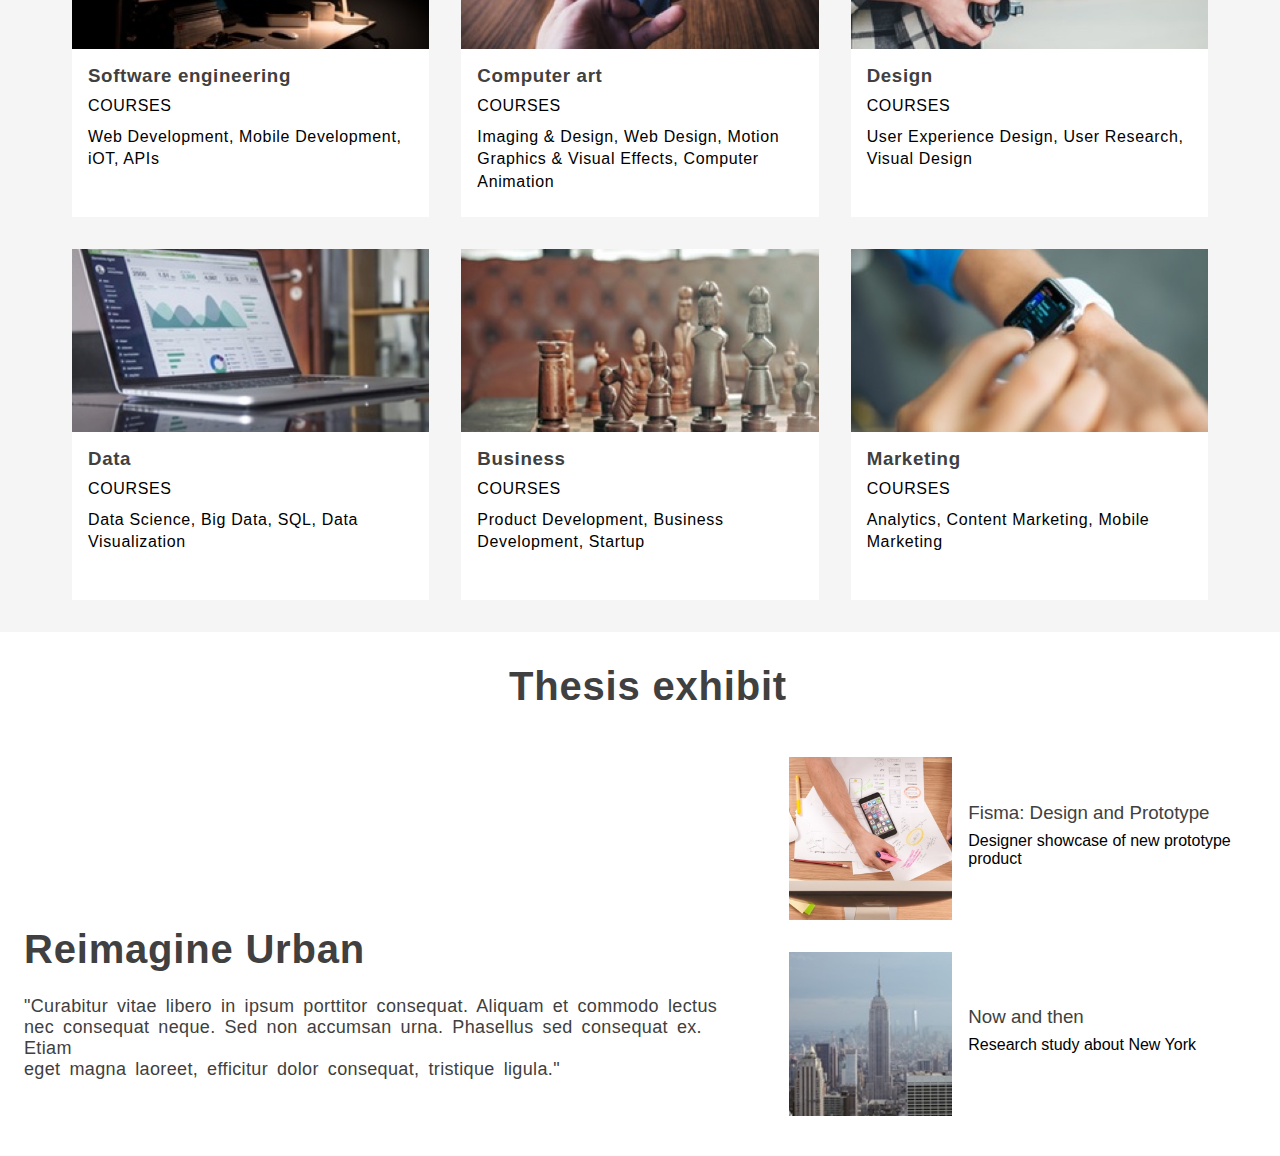
==== commit a2d59460: "section-4 completed" ====
--- a/ColmarAcademy/index.html
+++ b/ColmarAcademy/index.html
@@ -54,6 +54,8 @@
                 </div>
             </div>
 
+            <!-- section 2 -->
+
             <div class="section section-2">
                 <div class="section-2-desktop-left">
                     <div class="section-2-img-container">
@@ -117,7 +119,9 @@
                 
             </div>
 
-            <div class=" section-3">
+            <!-- section 3 -->
+
+            <div class="section-3">
                 <h1>Start learning</h1>
 
                 <div id="learning-grid">
@@ -209,8 +213,56 @@
                 </div>
             </div>
 
+            <!-- section 4 -->
             <div class="section-4">
-                
+                <h1 id="section-4-title">Thesis exhibit</h1>
+
+                <div class="section section-4-main-flex-container">
+                    <div id="section-4-desktop-left" class="section-2-desktop-left">
+                        <div id="section-4-img-container" class="section-2-img-container">
+                            <video autoplay="true">
+                                <source src="./resources/videos/thesis.mp4" type="video/mp4">
+                                    <source src="./resources/videos/excursion.webm" type="video/webm">
+                            </video>
+                        </div>
+                        <div class="section-2-desktop-left-text-section section-4-left-text-section">
+                            <h1>Reimagine Urban</h1>
+                            <p>"Curabitur vitae libero in ipsum porttitor consequat. Aliquam et commodo lectus<br>
+                                nec consequat neque. Sed non accumsan urna. Phasellus sed consequat ex. Etiam<br>
+                                eget magna laoreet, efficitur dolor consequat, tristique ligula."</p>
+                            <!-- <p id="p-author">Emanuel, Sr Strategist at Hiring.com</p> -->
+                        </div>
+                    </div>
+
+                    <div id="section-4-desktop-right" class="section-2-desktop-right">
+                        <div class="card">
+    
+                            <div class="img-card-container-desk">
+                                <img class="desk-img" src="./resources/img/thesis-fisma.jpg" alt="">
+                            </div>
+                        
+                            <div class="info-card-container">
+                                <h3>Fisma: Design and Prototype</h3>
+                                <p>Designer showcase of new prototype product</p>
+                            </div>
+    
+                        </div>
+    
+                        <div class="card">
+    
+                            <div class="img-card-container-desk">
+                                <img class="desk-img" src="./resources/img/thesis-now-and-then.jpg" alt="">
+                            </div>
+    
+                            <div class="info-card-container">
+                                <h3>Now and then</h3>
+                                <p>Research study about New York</p>
+                            </div>
+    
+                        </div>
+    
+                    </div>
+                </div>
             </div>
             
         </div>
--- a/ColmarAcademy/resources/css/desk_style.css
+++ b/ColmarAcademy/resources/css/desk_style.css
@@ -77,7 +77,6 @@
     height: auto;
     width: 100%;
     display: flex;
-    
 }
 
 /* section 1 */
@@ -153,6 +152,11 @@
     width:60%;
     padding: 32px 24px;
 }
+
+ /* .section-2-desktop-left{
+    width:60%;
+    padding: 32px 24px;
+} */
 
 .section-2-img-container{
     height: auto;
@@ -306,3 +310,45 @@
 #learning-grid .grid-mob-card{
     display: none;
 }
+
+
+/* section 4 */
+.section-4{
+    position: relative;
+    top:64px;
+    padding: 32px 8px 24px 24px;
+    background: white;
+    /* border: 1px solid tomato; */
+}
+
+.section-4 #section-4-title{
+    color:rgb(64,64,64);
+    font-size:40px;
+    letter-spacing: 0.02em;
+    margin-bottom: 32px;
+    /* border: 1px solid grey; */
+    text-align: center;
+}
+
+.section-4-main-flex-container{
+    height: auto;
+    width: 100%;
+    display: flex;
+    /* border: 1px solid orange;; */
+}
+
+.section-4 #section-4-desktop-left{
+    width:60%;
+    padding: 0 24px 24px 0;
+}
+
+#section-4-desktop-right{
+    padding-top: 0;
+}
+
+video{
+    width: 100%;
+}
+
+
+
--- a/ColmarAcademy/resources/css/mob_style.css
+++ b/ColmarAcademy/resources/css/mob_style.css
@@ -140,4 +140,31 @@
         font-size: 4.5vw;
         font-weight: 500;
     }
+
+    /* section 4 */
+
+    .section-4{
+        padding: 32px 0 24px 0;  
+    }
+    .section-4 #section-4-title{
+        margin-bottom: 16px;
+        font-size: 8vw;
+    }
+
+    .section-4 #section-4-desktop-left{
+        width:100%;
+        padding: 0 0 24px 0;
+    }
+
+    #section-4-img-container{
+        width: 100%;
+    }
+
+    .section-4-left-text-section{
+        display: none;
+    }
+
+    #section-4-desktop-right{
+        display: none;
+    }
 }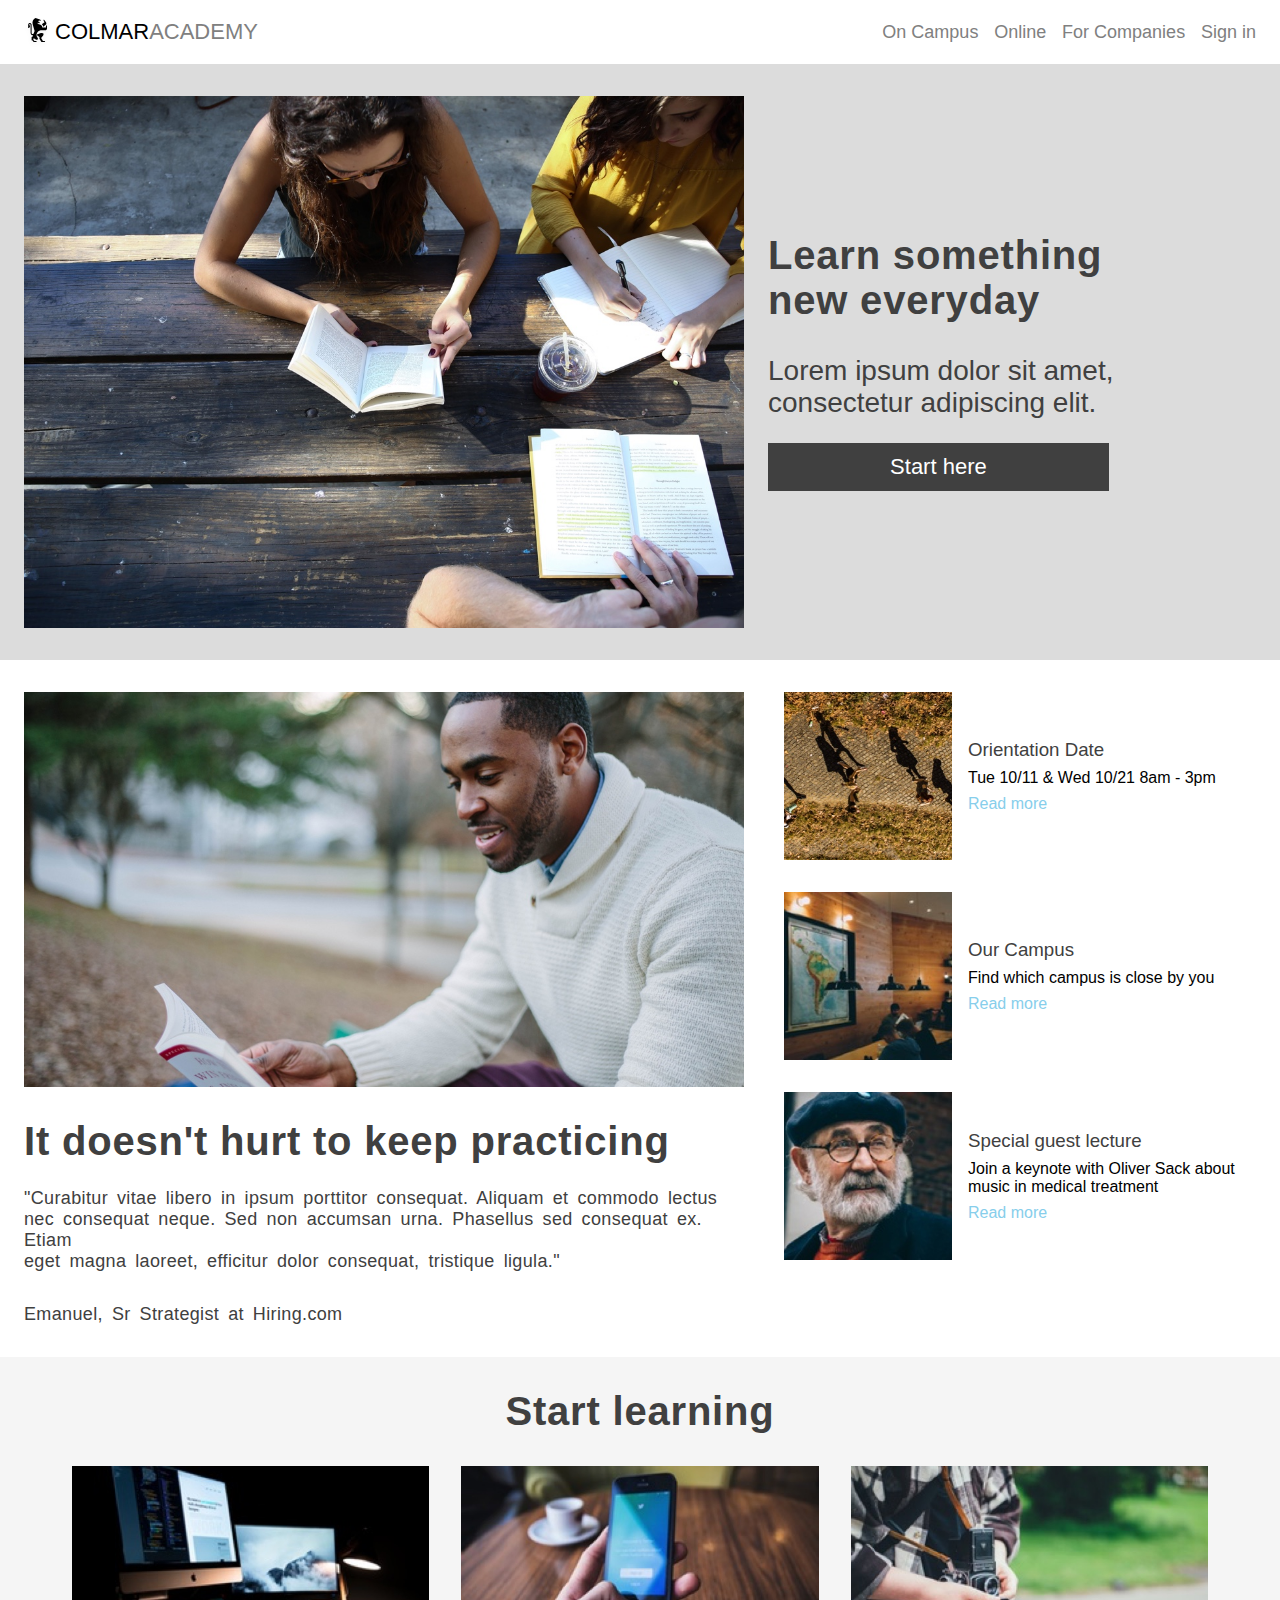
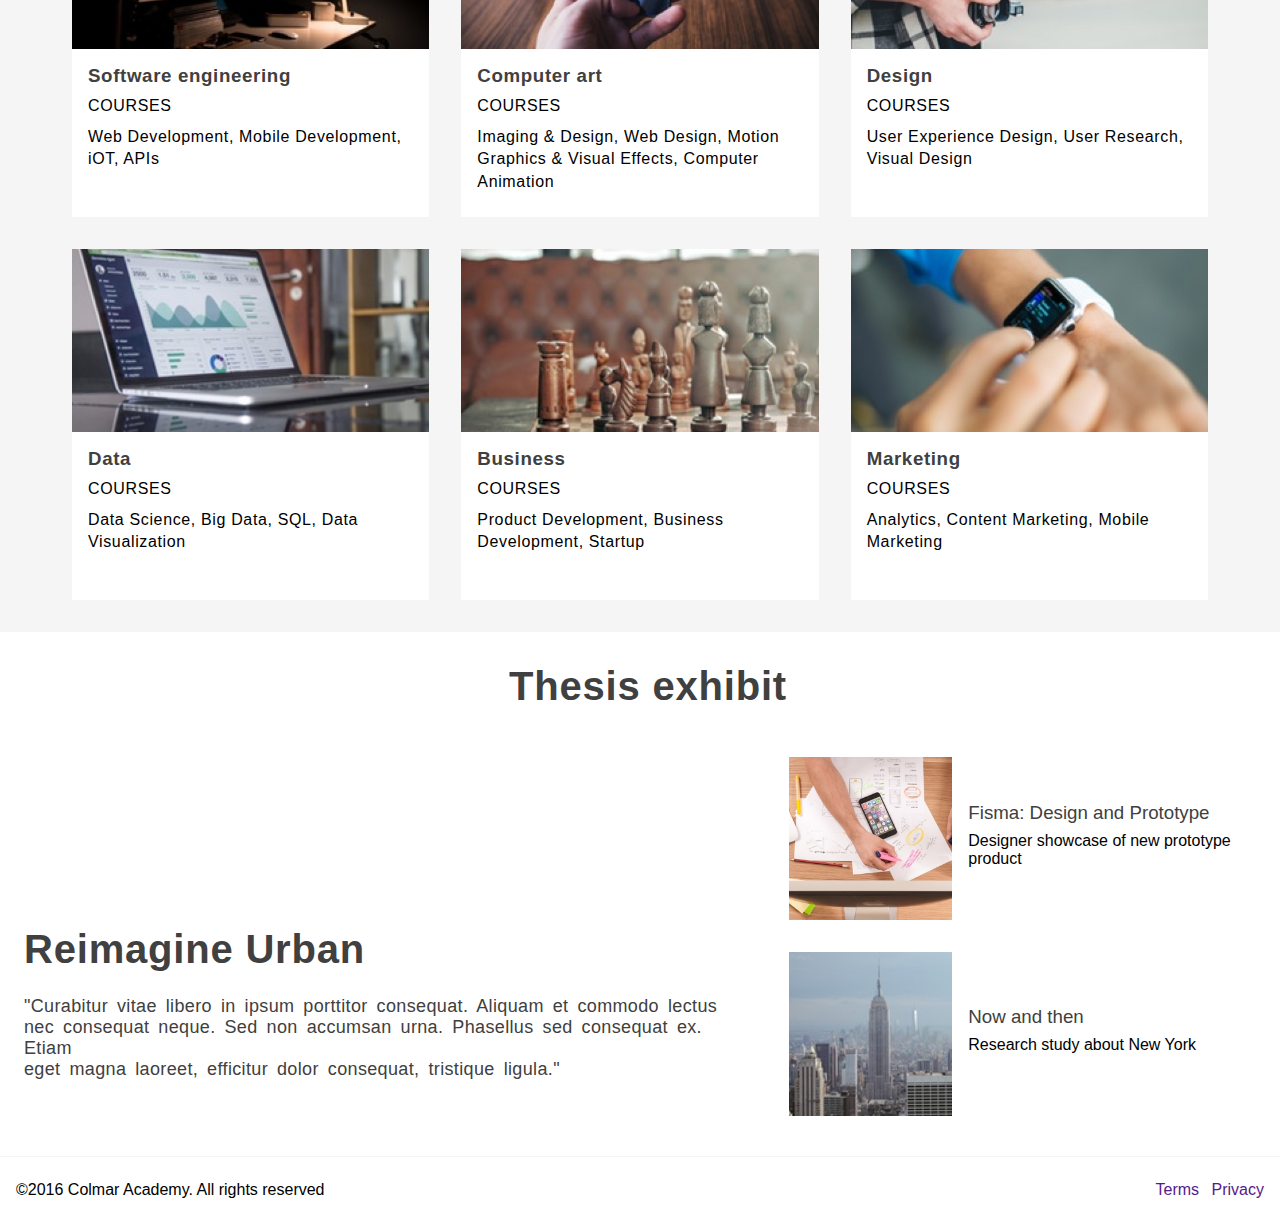
==== commit b3c59a74: "footer completed" ====
--- a/ColmarAcademy/index.html
+++ b/ColmarAcademy/index.html
@@ -264,6 +264,14 @@
                     </div>
                 </div>
             </div>
+
+            <footer>
+                <p id="copy-rights">&#169;2016 Colmar Academy. All rights reserved</p>
+                <p id="links">
+                    <a href="">Terms</a>
+                    <a href="">Privacy</a>
+                </p>
+            </footer>
             
         </div>
        
--- a/ColmarAcademy/resources/css/desk_style.css
+++ b/ColmarAcademy/resources/css/desk_style.css
@@ -350,5 +350,36 @@
     width: 100%;
 }
 
-
-
+/* footer */
+footer{
+    border-top: 1px solid whitesmoke;
+    padding: 24px 16px;
+    position: relative;
+    top:64px;
+    width: 100%;
+    height: 60px;
+    font-weight: 300;
+}
+
+footer p{
+    display: inline-block;
+}
+
+footer a{
+    text-decoration: none;
+    display: inline-block;
+    margin-left:8px ;
+}
+
+#copy-rights{
+    float: left;
+    
+}
+
+#links{
+    float: right;
+}
+
+
+
+
--- a/ColmarAcademy/resources/css/mob_style.css
+++ b/ColmarAcademy/resources/css/mob_style.css
@@ -167,4 +167,13 @@
     #section-4-desktop-right{
         display: none;
     }
+
+    /* footer */
+    footer{
+        font-size: 3.5vw;
+    }
+
+    footer a{
+        display: none;
+    }
 }